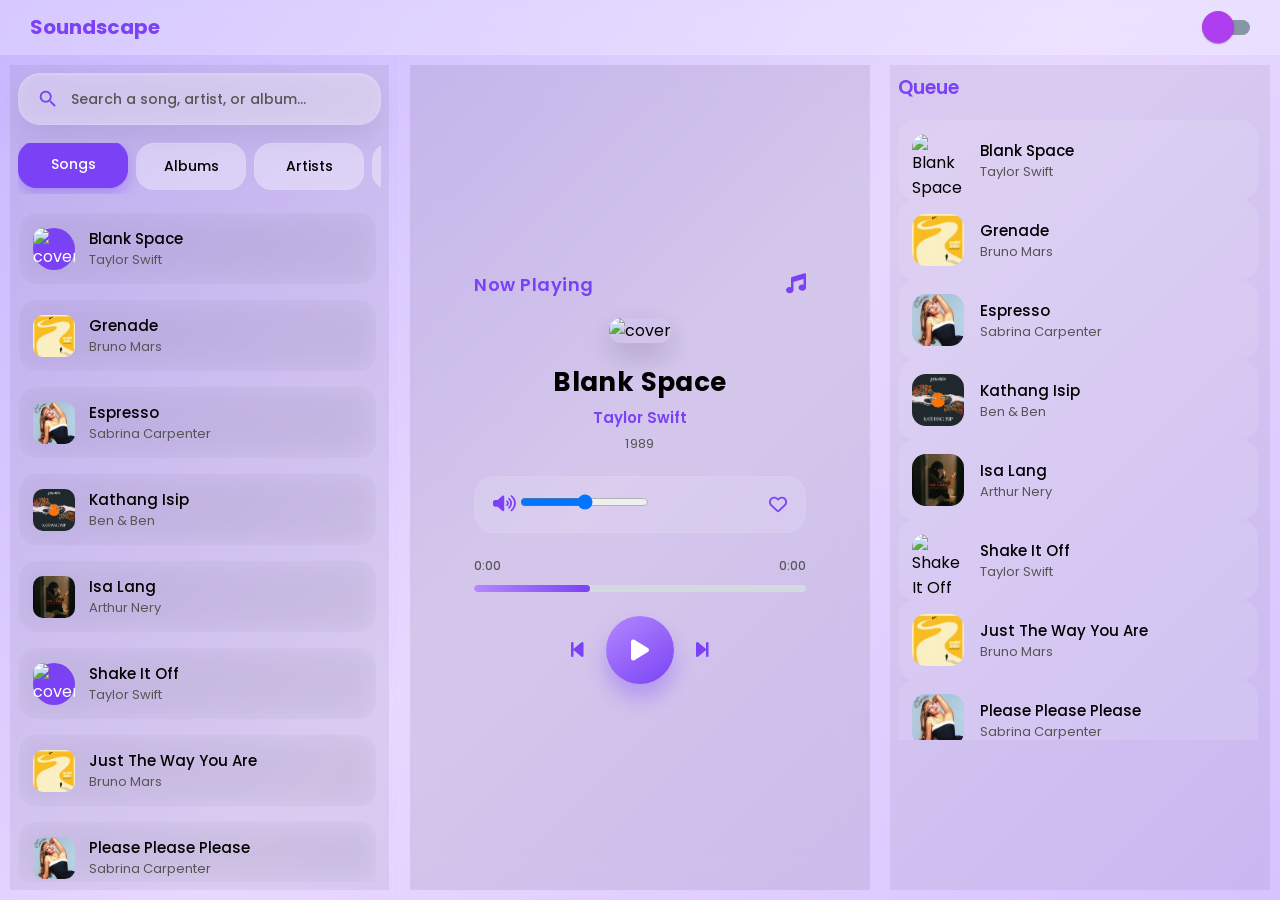
==== index.html @ 8e025ed4 "comment" ====
<!DOCTYPE html>
<html lang="en">
<head>
    <meta charset="UTF-8" />
    <meta name="viewport" content="width=device-width, initial-scale=1.0"/>
    <link rel="stylesheet"
    href="https://cdnjs.cloudflare.com/ajax/libs/font-awesome/6.5.2/css/all.min.css"/>
    <link rel="stylesheet"
    href="https://fonts.googleapis.com/icon?family=Material+Icons">
    <link rel="preconnect" href="https://fonts.googleapis.com">
    <link rel="preconnect" href="https://fonts.gstatic.com" crossorigin>
    <link href="https://fonts.googleapis.com/css2?family=Poppins:wght@300;400;500;600;700&display=swap"
    rel="stylesheet">
    <link rel="stylesheet" href="/styles/style.css">
    <title>Soundscape</title>
</head>

<body>

    <div class="container">

        

        <!--
            - The header class contains the div class logo-name and
                the div class theme-toggle-icon that contains 
                label class theme-toggle and iput id themeToggle,
                also a nested div class slider that contains another
                nested div circle
        -->
        <header class="header">

            <div class="logo-name">
                <h2>Soundscape</h2>
            </div>

            <div class="theme-toggle-icon">

                <label class="theme-toggle">
                <input type="checkbox" id="themeToggle">

                <div class="slider">
                    <div class="circle"></div>
                </div>
                </label>

            </div>

        </header>
    
        <!--
            - The left sidebar
            - the class left contains a div class search-box
                that contains a span class material-icons
            - and a ul class nav
        -->
        <aside class="left">

            <div class="search-box">

                <span class="material-icons">
                    search
                </span>

                <input
                    type="text"
                    maxlength="200"
                    placeholder="Search a song, artist, or album..."
                    class="search-input"
                >

            </div>

            <ul class="nav">

                <li data-category="songs">
                    Songs
                </li>

                <li data-category="albums">
                    Albums
                </li>

                <li data-category="artists">
                    Artists
                </li>

                <li data-category="favorites">
                    Favorites
                </li>

            </ul>

            <!-- LEFT DYNAMIC CONTENT -->
            <div class="left-content"></div>

        </aside>
        <!--
            - the main class middle contains a
            - div class player and inside of it contains classes
                such as div class top-bar, div class-song-info, 
                div class progress-container, div class control

            - the div class song-info contains another classes,
                img class cover, h1 class title, p class artist, 
                p class album, a div class icons.

                - inside the div class icons contains another classes
                    div class volume-container and div class icon-group

            - the div class progress-container contains another classes
                a div class time that contains  
                    - span class current and span class duration
                and a div class progress-bar that contains 
                    - div class progress

        -->
        <main class="middle">

            <div class="player">

                <div class="top-bar">
                    <h2>Now Playing</h2>
                    <i class="fa-solid fa-music"></i>
                </div>

                <div class="song-info">
                    <img class="cover" src="" alt="cover">
                    <h1 class="title">Song Title</h1>
                    <p class="artist">Artist Name</p>
                    <p class="album">Album Name</p>
                    <div class="icons">
                        <div class="volume-container">
                            <i class="fa-solid fa-volume-high volume"></i>
                            <input
                                type="range"
                                class="volume-slider"
                                min="0"
                                max="100"
                                value="50"
                            >
                        </div>
                        <div class="icon-group">
                            <i class="fa-regular fa-heart heart"></i>                           
                        </div>
                    </div>
                </div>
                <div class="progress-container">
                    <div class="time">
                        <span class="current">0:00</span>
                        <span class="duration">0:00</span>
                    </div>
                    <div class="progress-bar">
                        <div class="progress"></div>
                    </div>
                </div>
                <div class="controls">
                    <i class="fa-solid fa-backward-step prev"></i>
                    <div class="play-btn">
                        <i class="fa-solid fa-play play-icon"></i>
                    </div>
                    <i class="fa-solid fa-forward-step next"></i>
                </div>

                <!--
                    - AUDIO ELEMENT
                    - handles actual music playback
                -->
                <audio class="audio"></audio>
            </div>
        </main>

        <aside class="right">

        <!--
            - The right sidebar will be generated dynamically
            - using JavaScript from the songs array
        -->
        <div class="right-sidebar">

            <div class="right-column">

                <!-- QUEUE -->
                <div class="right-box">

                    <div class="right-title">
                        Queue
                    </div>

                    <div class="song-row queue-list"></div>

                </div>

            </div>

        </div>

    </aside>
    </div>

    <script type="module" src="/js/script.js"></script>
    <script src="/js/ThemeToggle.js"></script>

</body>
</html>
---- styles/style.css ----
/**
    -Import the 4 css 
    > container.css
    > left.css
    > variable.css
    > middle.css

*/
@import url("container.css");
@import url("left.css");
@import url("variable.css");
@import url("right.css");
@import url("middle.css");
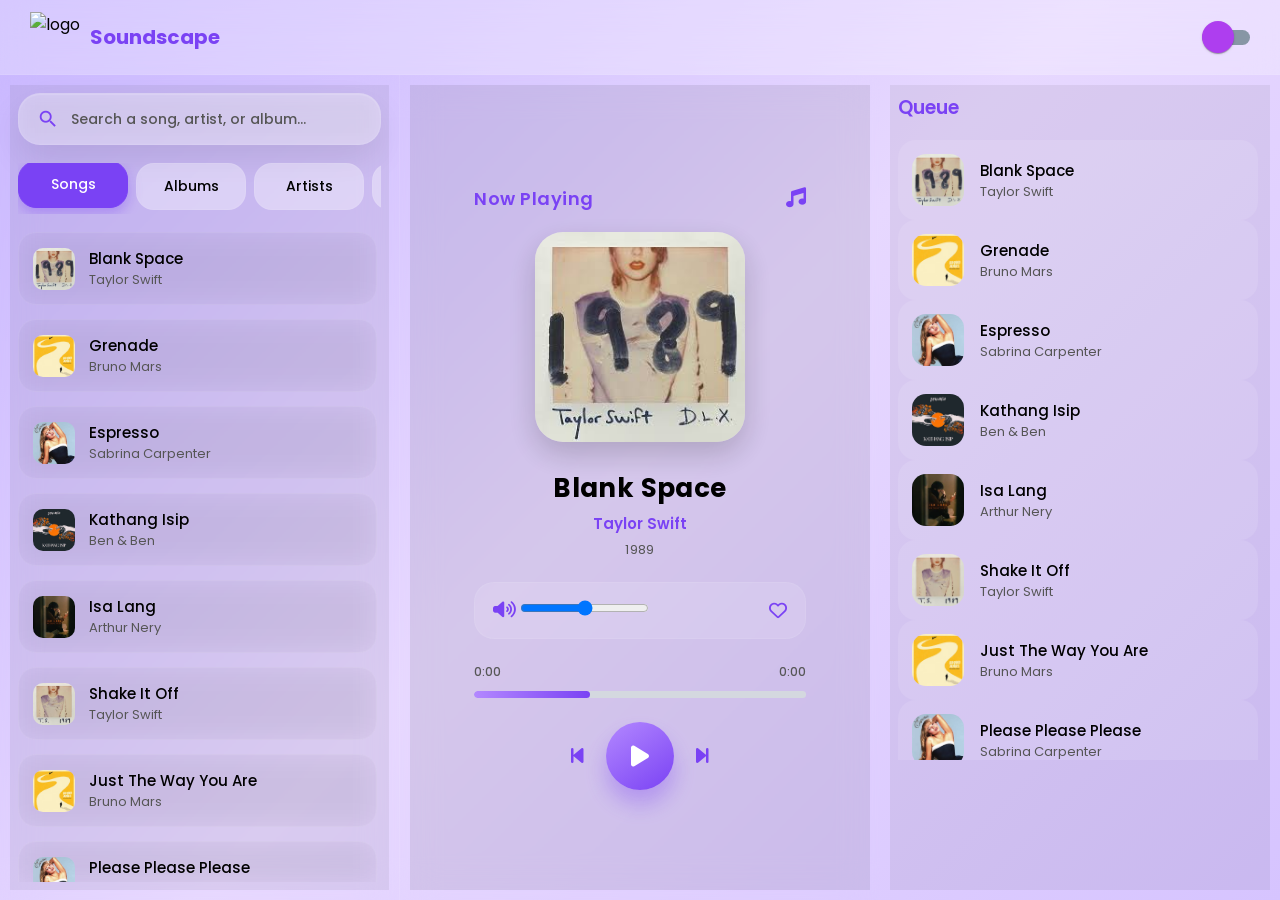
==== commit bd586c5f: "Co-authored-by: Leeuwin <leeuwindave732@gmail.com>" ====
--- a/index.html
+++ b/index.html
@@ -31,6 +31,7 @@
         <header class="header">
 
             <div class="logo-name">
+                <img src="src/image/lowgo.png" alt="logo">
                 <h2>Soundscape</h2>
             </div>
 
@@ -38,7 +39,6 @@
 
                 <label class="theme-toggle">
                 <input type="checkbox" id="themeToggle">
-
                 <div class="slider">
                     <div class="circle"></div>
                 </div>
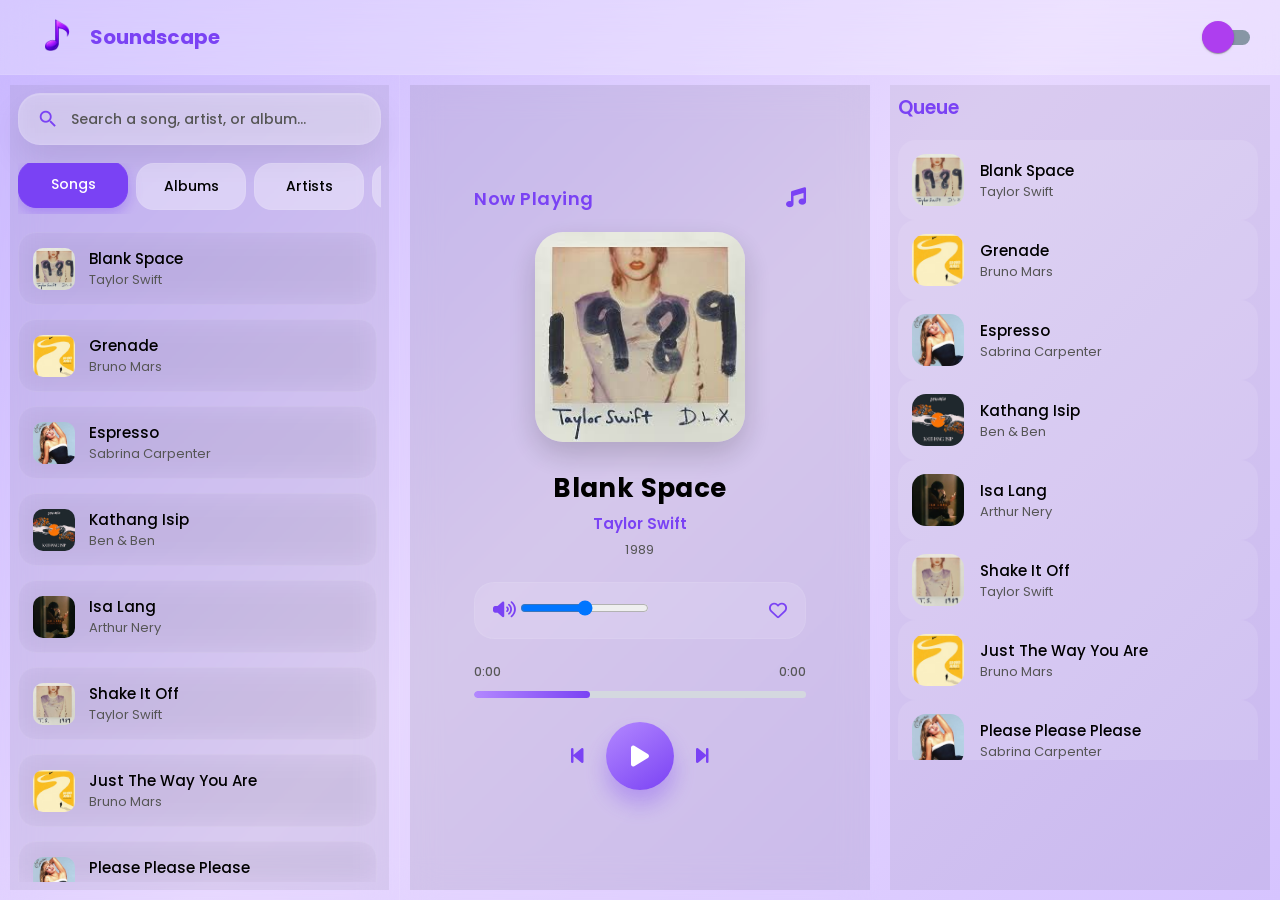
==== commit 4461cf6a: "Lowgo" ====
--- a/index.html
+++ b/index.html
@@ -31,7 +31,7 @@
         <header class="header">
 
             <div class="logo-name">
-                <img src="src/image/lowgo.png" alt="logo">
+                <img src="src/image/Lowgo.png" alt="logo">
                 <h2>Soundscape</h2>
             </div>
 
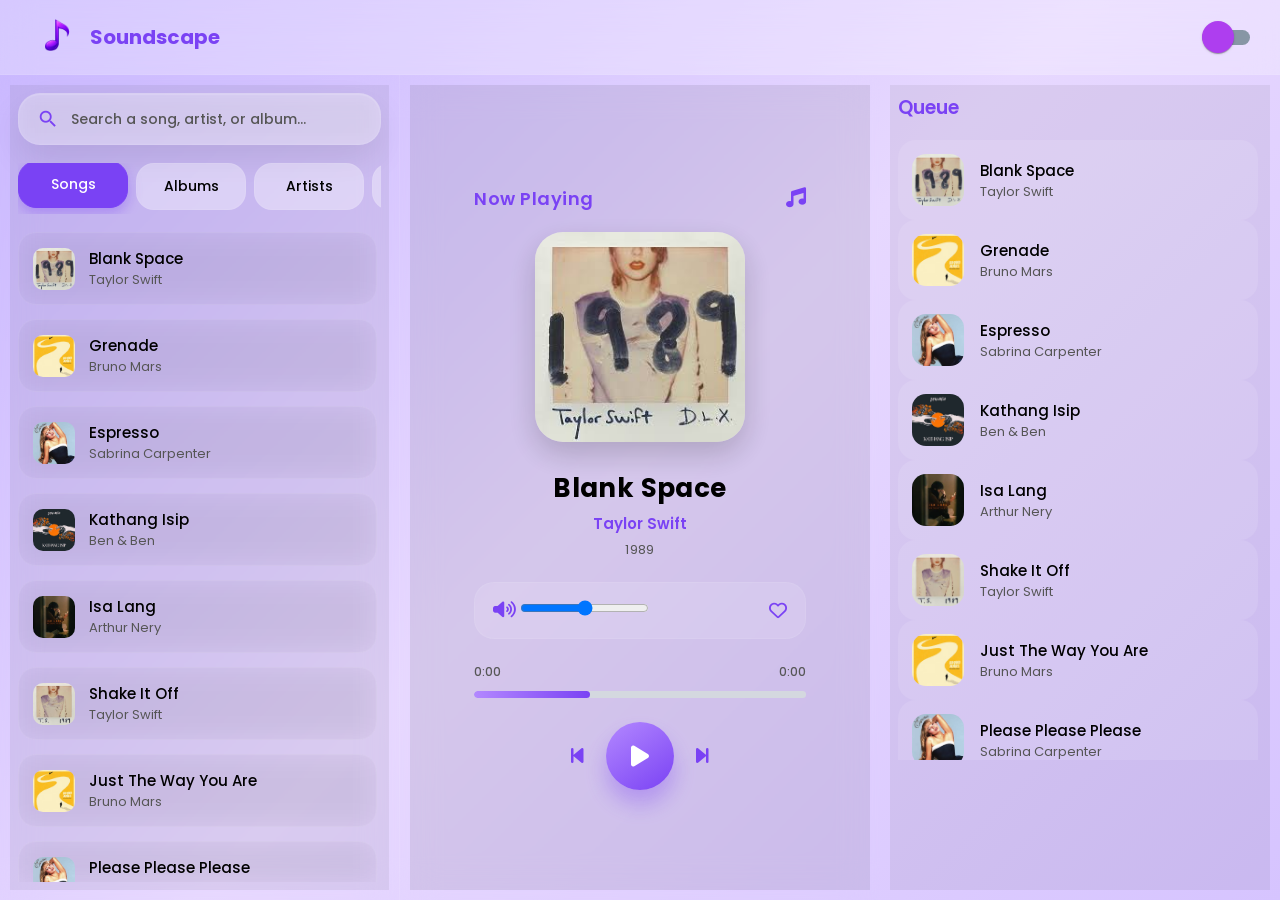
==== commit c8f0ec59: "logo" ====
--- a/index.html
+++ b/index.html
@@ -31,7 +31,7 @@
         <header class="header">
 
             <div class="logo-name">
-                <img src="src/image/Lowgo.png" alt="logo">
+                <img src="src/image/Logo.png" alt="logo">
                 <h2>Soundscape</h2>
             </div>
 
